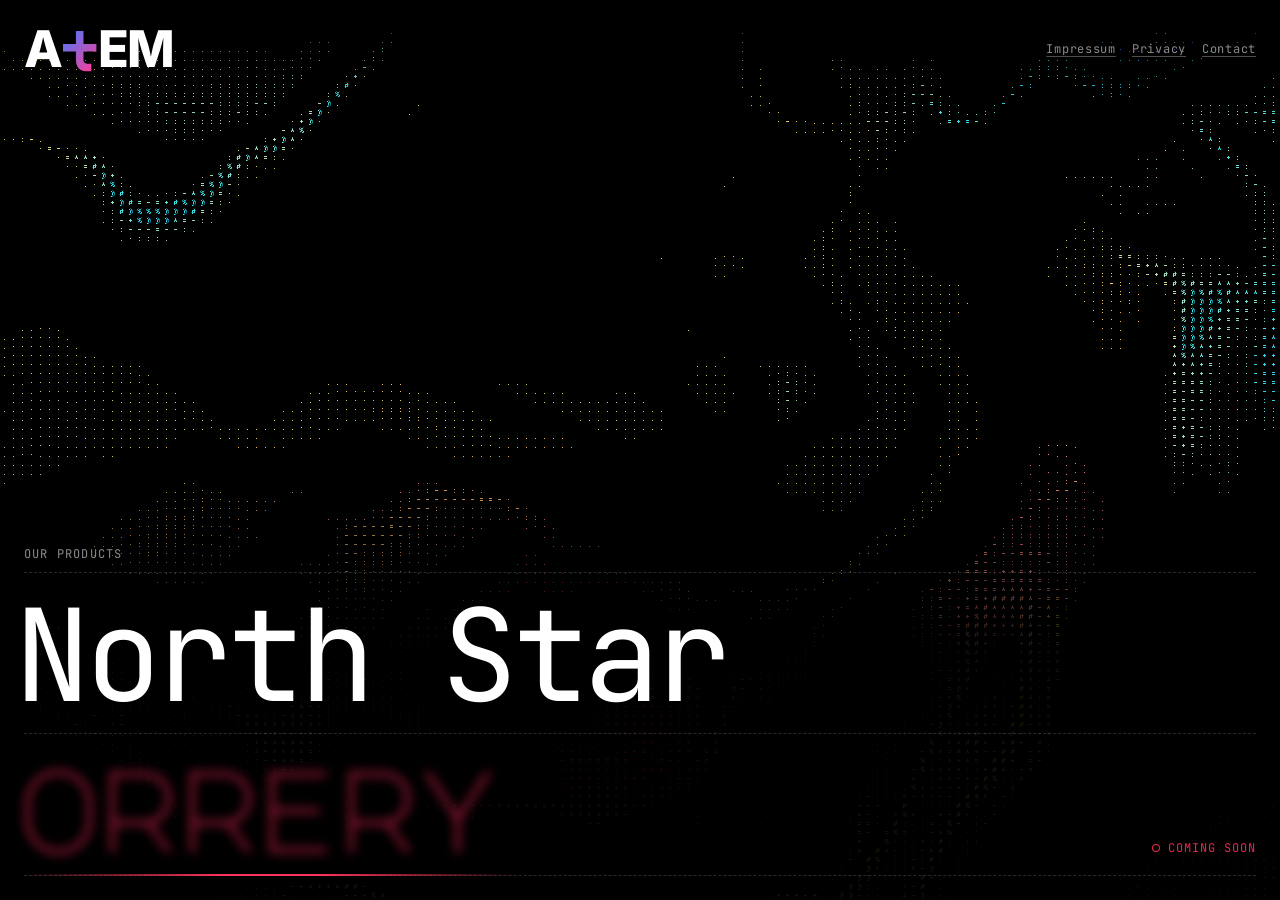
==== index.html @ 71412390 "Contact: topic pills, name and email side by side; legal.css versioned; the phone's 8 px overflow Co" ====
<!DOCTYPE html>
<html lang="en">
<head>
<meta charset="utf-8">
<meta name="viewport" content="width=device-width, initial-scale=1">
<title>ATEM</title>
<meta name="description" content="ATEM: North Star, and Orrery, the context layer for AI.">
<meta name="theme-color" content="#000000">
<link rel="preload" href="/fonts/jetbrains-mono.woff2" as="font" type="font/woff2" crossorigin>
<link rel="preload" href="/fonts/inter.woff2" as="font" type="font/woff2" crossorigin>
<style>
  /* JetBrains Mono and Inter (SIL OFL 1.1, fonts/LICENSE-*.txt), self-hosted, North Star's two faces. */
  @font-face { font-family: 'JetBrains Mono'; src: url('/fonts/jetbrains-mono.woff2') format('woff2'); font-weight: 100 800; font-display: swap; }
  @font-face { font-family: 'Inter'; src: url('/fonts/inter.woff2') format('woff2'); font-weight: 100 900; font-display: swap; }
  /* Major Mono Display (SIL OFL 1.1, fonts/LICENSE-MajorMonoDisplay.txt): Orrery's name. */
  @font-face { font-family: 'Major Mono Display'; src: url('/fonts/major-mono-display.woff2') format('woff2'); font-display: swap; }
  :root {
    --fg: #e6e6e6; --dim: #8a8a8a; --strong: #fff; --line: rgba(255, 255, 255, 0.16);
    --cyan: #2de2e6; --magenta: #ff3d9a; --orrery: #e8264f;
    --mono: 'JetBrains Mono', ui-monospace, Menlo, monospace;
    --sans: 'Inter', system-ui, sans-serif;
    --ease: cubic-bezier(0.16, 1, 0.3, 1);
    --ease-move: cubic-bezier(0.33, 1, 0.68, 1);
  }
  html, body { margin: 0; min-height: 100%; background: #000; color: var(--fg); font-family: var(--sans); -webkit-font-smoothing: antialiased; }
  body { overflow-x: hidden; }
  canvas.field { position: fixed; inset: 0; width: 100%; height: 100%; display: block; }

  /* A lab's index: the products are the page, in rows as big as a title. Pointing at one turns the whole field to its
     colour (North Star cyan, Orrery red) and opens its row. The name, for now, plain mono at the top left. */
  .page { position: relative; z-index: 1; min-height: 100svh; box-sizing: border-box; display: flex; flex-direction: column; padding: 24px; }
  header { display: flex; align-items: center; justify-content: space-between; gap: 24px; }
  /* The name: A+EM. The T is a plus whose foot turns right into a t; its colour runs through the field's own accents
     (cyan → blue → magenta → yellow), in step with the backdrop's order. */
  h1 { margin: 0; font: 800 clamp(40px, 3.95vw, 75px)/1 var(--sans); letter-spacing: -0.04em; color: var(--strong); white-space: nowrap; }
  h1 svg { width: 0.74em; height: 1em; vertical-align: top; margin: 0 -0.02em 0 0.01em; overflow: visible; }
  main { flex: 1; display: flex; flex-direction: column; justify-content: flex-end; }
  /* The rows' contents sit a little in from the page's edge, on the same edge as the name ATEM's ink (measured below);
     their lines and the label run to the page's edge. */
  .rows { position: relative; --inset: 0px; }
  /* The glyphs never run under words: a black shade rising from the foot behind the rows. */
  .rows::before {
    content: ''; position: absolute; inset: -96px -24px -24px; z-index: -1; pointer-events: none;
    background: linear-gradient(to top, rgba(0, 0, 0, 0.92) 55%, rgba(0, 0, 0, 0));
  }
  .label { margin: 0 0 12px; font: 400 12px/1 var(--mono); letter-spacing: 0.1em; text-transform: uppercase; color: var(--dim); }
  .item { border-top: 1px dashed var(--line); --tone: var(--strong); }
  .item:last-child { border-bottom: 1px dashed var(--line); }
  .head {
    display: grid; grid-template-columns: 1fr auto; align-items: baseline; gap: 16px; width: 100%;
    padding: 18px 0 14px var(--inset); background: none; border: 0; color: inherit; text-align: left; cursor: pointer; font: inherit;
  }
  .title {
    display: inline-block; font: 500 clamp(48px, 10vw, 168px)/0.92 var(--sans); letter-spacing: -0.045em; color: var(--strong);
    transition: color 500ms var(--ease-move), transform 600ms var(--ease-move), filter 700ms var(--ease-move), opacity 700ms var(--ease-move);
  }
  .state { font: 400 12px/1 var(--mono); letter-spacing: 0.08em; text-transform: uppercase; color: var(--dim); display: inline-flex; align-items: center; gap: 8px; }
  .lamp { width: 8px; height: 8px; border-radius: 50%; box-shadow: inset 0 0 0 1px currentColor; }
  .item[data-live] .state { color: var(--cyan); }
  .item[data-live] .lamp { background: var(--cyan); box-shadow: 0 0 10px var(--cyan); }
  .item[data-soon] .state { color: var(--orrery); }
  .item.open .title { color: var(--tone); }
  /* Each name is pulled left by its first letter's own side space (measured below), so its ink starts where the text
     under it starts. */
  .title { margin-left: calc(var(--pull, 0) * -1px); }
  /* North Star's name exactly as its own landing sets it (Landing.module.css .title): JetBrains Mono, regular,
     tracking -0.045em, line height 1. */
  .ns .title { font: 400 clamp(48px, 10vw, 168px)/1 var(--mono); letter-spacing: -0.045em; }
  /* A row opens to its details: 600 ms, eased so the move is seen. */
  .more { display: grid; grid-template-rows: 0fr; transition: grid-template-rows 600ms var(--ease-move); }
  .item.open .more { grid-template-rows: 1fr; }
  .more > div { overflow: hidden; }
  .inner { display: flex; align-items: flex-end; justify-content: space-between; gap: 32px; padding: 0 0 24px var(--inset); }
  .inner p { margin: 0; max-width: 420px; font-size: 16px; line-height: 1.5; color: var(--fg); }
  .inner form { display: flex; gap: 8px; width: min(420px, 100%); }
  .formwrap { display: flex; flex-direction: column; gap: 8px; align-items: flex-end; }
  .formwrap .note { text-align: right; white-space: nowrap; }

  /* North Star's page button (Button md): a white pill, the accent wiping in from the left on hover. */
  .button {
    position: relative; display: inline-flex; align-items: center; justify-content: center; flex: none;
    height: 36px; padding: 0 16px; border: 0; border-radius: 999px; background: #fff; color: #000;
    font: 500 14px/1 var(--sans); text-decoration: none; cursor: pointer; isolation: isolate; overflow: hidden;
    transition: color 200ms var(--ease), transform 70ms var(--ease);
  }
  .button::before {
    content: ''; position: absolute; inset: 0; z-index: -1; background: var(--accent, var(--magenta));
    transform: scaleX(0); transform-origin: left; transition: transform 400ms var(--ease);
  }
  .button:hover::before, .button:focus-visible::before { transform: scaleX(1); }
  .button:focus-visible { outline: none; }
  .button:active { transform: scale(0.97); }
  .button:disabled { opacity: 0.5; cursor: default; }
  .button:disabled::before { display: none; }
  /* North Star's field: a round well, a cyan ring from the keyboard. */
  .well {
    flex: 1; min-width: 0; height: 36px; box-sizing: border-box; padding: 0 16px;
    border: 1px solid var(--line); border-radius: 999px; background: rgba(255, 255, 255, 0.05);
    color: var(--strong); font: 400 14px var(--sans); outline: none;
    transition: border-color 200ms var(--ease), box-shadow 200ms var(--ease);
  }
  .well::placeholder { color: var(--dim); }
  .well:focus-visible { border-color: var(--cyan); box-shadow: 0 0 0 1px var(--cyan); }
  .trap { position: absolute; left: -9999px; width: 1px; height: 1px; opacity: 0; }
  .note { min-height: 1.4em; margin: 0; font-size: 12px; color: var(--dim); }
  .note[data-state=ok] { color: var(--cyan); }
  .note[data-state=error] { color: var(--magenta); }
  .note a, .legal a { color: inherit; text-decoration: underline; text-decoration-color: rgba(255, 255, 255, 0.3); text-underline-offset: 3px; }
  .note a:hover, .legal a:hover { color: var(--strong); }
  /* The legal pages, quiet at the top right, across from the name. */
  .legal { display: flex; gap: 16px; font: 400 12px/1 var(--mono); letter-spacing: 0.06em; color: var(--dim); }

  /* Orrery: a thin mono for everything in its section (North Star keeps Inter, in its own only); its name in Major Mono
     Display, red, and out of focus until you come close, then sharp and bright. */
  .g, .g .well, .g .button, .g .note, .g .inner p { font-family: var(--mono); }
  .g .inner p { font-weight: 300; font-size: 15px; letter-spacing: 0.01em; }
  .g .well, .g .button { font-size: 13px; }
  .g .title { font: 400 clamp(44px, 9vw, 150px)/0.95 'Major Mono Display', var(--mono); text-transform: lowercase; color: #b81d40; filter: blur(clamp(3px, 0.4vw, 6px)); opacity: 0.9; }
  .g.open .title { color: #ff3358; filter: blur(0); opacity: 1; }
  /* Still being made: the row's bottom line a thin red light that runs from left to right, again and again, like
     something loading. */
  .item.g { position: relative; }
  .item.g::after {
    content: ''; position: absolute; left: 0; right: 0; bottom: -1px; height: 2px; pointer-events: none;
    background: linear-gradient(90deg, transparent, #ff3358 40%, #ff3358 60%, transparent) no-repeat;
    background-size: 40% 100%; animation: loading 3.2s cubic-bezier(0.45, 0, 0.55, 1) infinite;
  }
  @keyframes loading { from { background-position: -60% 0; } to { background-position: 160% 0; } }

  @media (max-width: 760px) {
    .legal { flex-wrap: wrap; justify-content: flex-end; gap: 6px 14px; line-height: 1.4; }
    .page { padding: 16px; }
    .rows::before { inset: -96px -16px -16px; }
    .inner { flex-direction: column; align-items: flex-start; }
    .formwrap { align-items: flex-start; width: 100%; }
    .formwrap .note { text-align: left; white-space: normal; }
  }
</style>
</head>
<body>
<canvas class="field" aria-hidden="true"></canvas>
<div class="page">
  <header><h1 aria-label="ATEM"><span aria-hidden="true">A<svg viewBox="0 0 74 100"><defs><linearGradient id="plus" gradientUnits="userSpaceOnUse" x1="0" y1="14" x2="74" y2="86"><stop offset="0" stop-color="#2de2e6"/><stop offset="1" stop-color="#ff3d9a"/></linearGradient></defs><path fill="none" stroke="url(#plus)" stroke-width="15" d="M37 14V70Q37 86 53 86H60M4 47H70"/></svg>EM</span></h1><nav class="legal" aria-label="Legal"><a href="/impressum.html">Impressum</a><a href="/privacy.html">Privacy</a><a href="/contact.html">Contact</a></nav></header>
  <main>
    <div class="rows">
      <p class="label">Our products</p>
      <section class="item ns" data-live data-tint="#2de2e6" style="--tone:var(--cyan)">
        <button class="head" type="button" aria-expanded="false">
          <span class="title">North Star</span>
        </button>
        <div class="more"><div><div class="inner">
          <p>Work out a startup idea, together: customers, problems, rivals and features on one canvas you share.</p>
          <a class="button" href="/north-star/" style="--accent:var(--cyan)">see North Star →</a>
        </div></div></div>
      </section>
      <section class="item g" data-soon data-tint="#e8264f" style="--tone:var(--orrery)">
        <button class="head" type="button" aria-expanded="false">
          <span class="title">Orrery</span><span class="state"><span class="lamp"></span>coming soon</span>
        </button>
        <div class="more"><div><div class="inner">
          <p>The context layer for AI.</p>
          <div class="formwrap">
            <form data-waitlist novalidate>
              <input class="well" type="email" name="email" placeholder="you@example.com" autocomplete="email" aria-label="Your email">
              <input class="trap" type="text" name="website" tabindex="-1" autocomplete="off" aria-hidden="true">
              <button class="button" type="submit" style="--accent:var(--orrery)">join the waitlist</button>
            </form>
            <p class="note" data-note role="status">Only to tell you when Orrery is ready. We send a link to confirm. <a href="/privacy.html">Privacy</a></p>
          </div>
        </div></div></div>
      </section>
    </div>
  </main>
</div>
<script src="/backdrop.js"></script>
<script>
  const field = atemBackdrop(document.querySelector('canvas.field'));

  // Every first letter has its own side space. Draw the first letters on a canvas and find where their ink really starts:
  // each row's text then starts its ink on ATEM's ink edge, and its name is pulled left to the same edge.
  const inkLeft = (font, ch) => {
    const c = document.createElement('canvas'); c.width = 400; c.height = 300;
    const x = c.getContext('2d', { willReadFrequently: true });
    x.font = font; x.textBaseline = 'middle'; x.fillText(ch, 100, 150);
    const d = x.getImageData(0, 0, 400, 300).data;
    for (let col = 0; col < 400; col++) for (let row = 0; row < 300; row++) if (d[(row * 400 + col) * 4 + 3] > 40) return col - 100;
    return 0;
  };
  const fontOf = (el) => { const cs = getComputedStyle(el); return `${cs.fontStyle} ${cs.fontWeight} ${cs.fontSize} ${cs.fontFamily}`; };
  const align = () => {
    const h1 = document.querySelector('h1');
    const edge = h1.getBoundingClientRect().left + inkLeft(fontOf(h1), h1.textContent[0]);
    const rowsLeft = document.querySelector('.rows').getBoundingClientRect().left;
    for (const t of document.querySelectorAll('.title')) {
      const item = t.closest('.item'), p = item.querySelector('.inner p');
      const first = getComputedStyle(t).textTransform === 'lowercase' ? t.textContent[0].toLowerCase() : t.textContent[0];
      const pInk = inkLeft(fontOf(p), p.textContent.trim()[0]);
      item.style.setProperty('--inset', `${Math.max(0, edge - rowsLeft - pInk).toFixed(1)}px`);
      t.style.setProperty('--pull', (inkLeft(fontOf(t), first) - pInk).toFixed(1));
    }
  };
  document.fonts.ready.then(align);

  // The plus's colour: two stops a little apart on the accents' ribbon, moving slowly (still under reduced motion).
  (() => {
    const RIB = ['#2de2e6', '#3d7bff', '#ff3d9a', '#ff3d9a', '#ffd23f', '#2de2e6'].map((h) => [1, 3, 5].map((i) => parseInt(h.slice(i, i + 2), 16)));
    const at = (x) => {
      x = (x - Math.floor(x)) * 5;
      const k = Math.min(4, Math.floor(x)), f = x - k, a = RIB[k], b = RIB[k + 1];
      return `rgb(${a.map((v, i) => Math.round(v + (b[i] - v) * f)).join(',')})`;
    };
    const stops = document.querySelectorAll('#plus stop');
    if (matchMedia('(prefers-reduced-motion: reduce)').matches) return;
    const t0 = performance.now();
    const tick = () => {
      const t = (performance.now() - t0) / 1000;
      stops[0].setAttribute('stop-color', at(t * 0.05));
      stops[1].setAttribute('stop-color', at(t * 0.05 + 0.3));
      requestAnimationFrame(tick);
    };
    requestAnimationFrame(tick);
  })();
  addEventListener('resize', align);

  // One row open at a time: pointing opens it, a press keeps it open (touch has no pointing), leaving goes back to the
  // kept one.
  const items = [...document.querySelectorAll('.item')];
  let kept = null;
  const show = (item) => {
    for (const it of items) {
      const on = it === item;
      it.classList.toggle('open', on);
      it.querySelector('.head').setAttribute('aria-expanded', on);
    }
    field.setTint(item ? item.dataset.tint : null, item ? 0.82 : 0);
  };
  for (const it of items) {
    it.addEventListener('pointerenter', (e) => { if (e.pointerType === 'mouse') show(it); });
    it.addEventListener('pointerleave', (e) => { if (e.pointerType === 'mouse' && !it.contains(document.activeElement)) show(kept); });
    it.querySelector('.head').addEventListener('click', () => { kept = kept === it ? null : it; show(kept); });
    it.addEventListener('focusin', () => show(it));
  }

  // The waitlist (D-429 in North Star's memory bank): the email goes to the joinWaitlist function, which keeps it in
  // Firestore. Local tries can point it elsewhere: 127.0.0.1/?endpoint=<url>.
  (() => {
    const local = location.hostname === '127.0.0.1' && new URLSearchParams(location.search).get('endpoint');
    const ENDPOINT = local || 'https://europe-west1-north-star-db.cloudfunctions.net/joinWaitlist';
    const form = document.querySelector('[data-waitlist]');
    const note = document.querySelector('[data-note]');
    const button = form.querySelector('button');
    const first = note.innerHTML;
    const say = (text, state) => { note.textContent = text; note.dataset.state = state || ''; };
    form.addEventListener('submit', async (e) => {
      e.preventDefault();
      const email = form.email.value.trim();
      if (!/^[^\s@]+@[^\s@]+\.[^\s@]{2,}$/.test(email)) return say("That doesn't look like an email.", 'error');
      button.disabled = true;
      say('Sending…');
      try {
        const res = await fetch(ENDPOINT, {
          method: 'POST',
          headers: { 'Content-Type': 'application/json' },
          body: JSON.stringify({ email, product: 'orrery', website: form.website.value }),
        });
        const data = await res.json().catch(() => ({}));
        if (!res.ok) throw new Error(data.error || 'Something went wrong. Try again.');
        form.reset();
        say("Check your inbox and confirm: we sent you a link.", 'ok');
      } catch (err) {
        say(err.message === 'Failed to fetch' ? "Couldn't reach us. Try again." : err.message, 'error');
      } finally {
        button.disabled = false;
      }
    });
    form.email.addEventListener('input', () => { if (note.dataset.state === 'error') { note.innerHTML = first; note.dataset.state = ''; } });
  })();
</script>
</body>
</html>
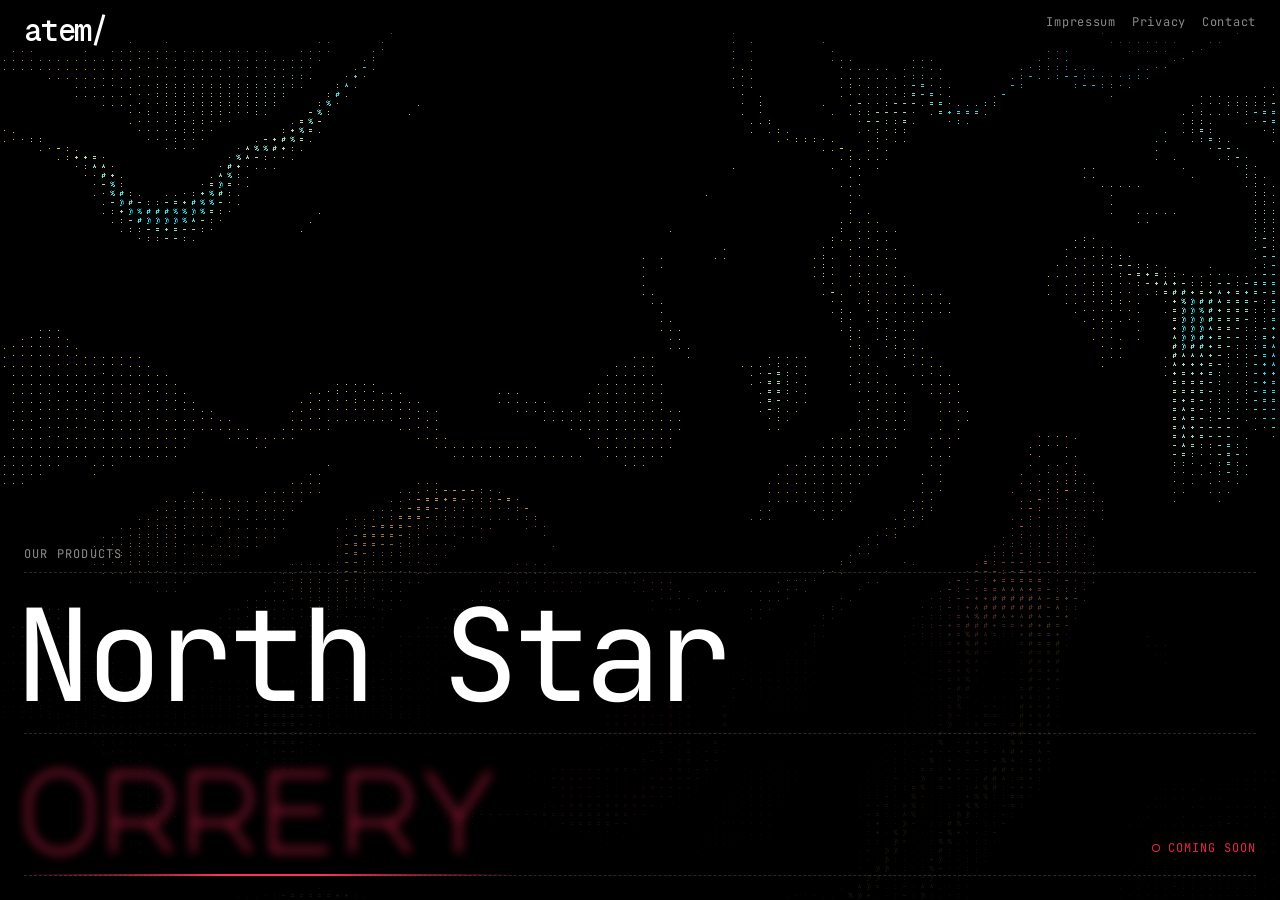
==== commit 857485dd: "The name: atem and a slash, the open product after it in its own face; links at the top; a favicon C" ====
--- a/index.html
+++ b/index.html
@@ -6,6 +6,8 @@
 <title>ATEM</title>
 <meta name="description" content="ATEM: North Star, and Orrery, the context layer for AI.">
 <meta name="theme-color" content="#000000">
+<link rel="icon" href="/favicon.svg" type="image/svg+xml">
+<link rel="preload" href="/fonts/geist-mono.woff2" as="font" type="font/woff2" crossorigin>
 <link rel="preload" href="/fonts/jetbrains-mono.woff2" as="font" type="font/woff2" crossorigin>
 <link rel="preload" href="/fonts/inter.woff2" as="font" type="font/woff2" crossorigin>
 <style>
@@ -14,6 +16,8 @@
   @font-face { font-family: 'Inter'; src: url('/fonts/inter.woff2') format('woff2'); font-weight: 100 900; font-display: swap; }
   /* Major Mono Display (SIL OFL 1.1, fonts/LICENSE-MajorMonoDisplay.txt): Orrery's name. */
   @font-face { font-family: 'Major Mono Display'; src: url('/fonts/major-mono-display.woff2') format('woff2'); font-display: swap; }
+  /* Geist Mono (SIL OFL 1.1, fonts/LICENSE-GeistMono.txt): the name. */
+  @font-face { font-family: 'Geist Mono'; src: url('/fonts/geist-mono.woff2') format('woff2'); font-weight: 500; font-display: swap; }
   :root {
     --fg: #e6e6e6; --dim: #8a8a8a; --strong: #fff; --line: rgba(255, 255, 255, 0.16);
     --cyan: #2de2e6; --magenta: #ff3d9a; --orrery: #e8264f;
@@ -27,13 +31,21 @@
   canvas.field { position: fixed; inset: 0; width: 100%; height: 100%; display: block; }
 
   /* A lab's index: the products are the page, in rows as big as a title. Pointing at one turns the whole field to its
-     colour (North Star cyan, Orrery red) and opens its row. The name, for now, plain mono at the top left. */
-  .page { position: relative; z-index: 1; min-height: 100svh; box-sizing: border-box; display: flex; flex-direction: column; padding: 24px; }
-  header { display: flex; align-items: center; justify-content: space-between; gap: 24px; }
-  /* The name: A+EM. The T is a plus whose foot turns right into a t; its colour runs through the field's own accents
-     (cyan → blue → magenta → yellow), in step with the backdrop's order. */
-  h1 { margin: 0; font: 800 clamp(40px, 3.95vw, 75px)/1 var(--sans); letter-spacing: -0.04em; color: var(--strong); white-space: nowrap; }
-  h1 svg { width: 0.74em; height: 1em; vertical-align: top; margin: 0 -0.02em 0 0.01em; overflow: visible; }
+     colour (North Star cyan, Orrery red) and opens its row. */
+  .page { position: relative; z-index: 1; min-height: 100svh; box-sizing: border-box; display: flex; flex-direction: column; padding: 16px 24px 24px; }
+  header { display: flex; align-items: flex-start; justify-content: space-between; gap: 24px; }
+  /* The name: atem and a slash. An open row writes its product after it, in that product's own face and colour; the
+     slash takes the colour and atem steps back. */
+  h1 { flex: none; margin: 0; display: flex; align-items: baseline; font: 500 clamp(24px, 2.37vw, 45px)/1 'Geist Mono', var(--mono); letter-spacing: -0.04em; color: var(--strong); white-space: nowrap; }
+  .lab { transition: color 120ms; }
+  .slash { position: relative; width: 0.56em; height: 0; }
+  .slash::before { content: ''; position: absolute; left: calc(50% - 0.05em); top: -0.893em; width: 0.1em; height: 1.045em; background: var(--tone, var(--strong)); transform: rotate(16deg); transition: background-color 120ms; }
+  h1[data-of] .lab { color: var(--dim); }
+  h1[data-of=ns] { --tone: var(--cyan); }
+  h1[data-of=g] { --tone: #ff3358; }
+  .of { white-space: pre; color: var(--tone); }
+  h1[data-of=ns] .of { font: 400 1em/1 var(--mono); letter-spacing: -0.045em; }
+  h1[data-of=g] .of { font: 400 0.9em/1 'Major Mono Display', var(--mono); letter-spacing: 0; text-transform: lowercase; }
   main { flex: 1; display: flex; flex-direction: column; justify-content: flex-end; }
   /* The rows' contents sit a little in from the page's edge, on the same edge as the name ATEM's ink (measured below);
      their lines and the label run to the page's edge. */
@@ -74,7 +86,7 @@
   .inner p { margin: 0; max-width: 420px; font-size: 16px; line-height: 1.5; color: var(--fg); }
   .inner form { display: flex; gap: 8px; width: min(420px, 100%); }
   .formwrap { display: flex; flex-direction: column; gap: 8px; align-items: flex-end; }
-  .formwrap .note { text-align: right; white-space: nowrap; }
+  .formwrap .note { max-width: 420px; text-align: right; text-wrap: balance; }
 
   /* North Star's page button (Button md): a white pill, the accent wiping in from the left on hover. */
   .button {
@@ -105,7 +117,8 @@
   .note { min-height: 1.4em; margin: 0; font-size: 12px; color: var(--dim); }
   .note[data-state=ok] { color: var(--cyan); }
   .note[data-state=error] { color: var(--magenta); }
-  .note a, .legal a { color: inherit; text-decoration: underline; text-decoration-color: rgba(255, 255, 255, 0.3); text-underline-offset: 3px; }
+  .legal a { color: inherit; text-decoration: none; }
+  .note a { color: inherit; text-decoration: underline; text-decoration-color: rgba(255, 255, 255, 0.3); text-underline-offset: 3px; }
   .note a:hover, .legal a:hover { color: var(--strong); }
   /* The legal pages, quiet at the top right, across from the name. */
   .legal { display: flex; gap: 16px; font: 400 12px/1 var(--mono); letter-spacing: 0.06em; color: var(--dim); }
@@ -128,7 +141,9 @@
   @keyframes loading { from { background-position: -60% 0; } to { background-position: 160% 0; } }
 
   @media (max-width: 760px) {
-    .legal { flex-wrap: wrap; justify-content: flex-end; gap: 6px 14px; line-height: 1.4; }
+    header { gap: 8px; }
+    /* One under the other: the name grows with a product's, and the links must not move for it. */
+    .legal { flex-direction: column; align-items: flex-end; gap: 6px; line-height: 1.4; }
     .page { padding: 16px; }
     .rows::before { inset: -96px -16px -16px; }
     .inner { flex-direction: column; align-items: flex-start; }
@@ -140,7 +155,7 @@
 <body>
 <canvas class="field" aria-hidden="true"></canvas>
 <div class="page">
-  <header><h1 aria-label="ATEM"><span aria-hidden="true">A<svg viewBox="0 0 74 100"><defs><linearGradient id="plus" gradientUnits="userSpaceOnUse" x1="0" y1="14" x2="74" y2="86"><stop offset="0" stop-color="#2de2e6"/><stop offset="1" stop-color="#ff3d9a"/></linearGradient></defs><path fill="none" stroke="url(#plus)" stroke-width="15" d="M37 14V70Q37 86 53 86H60M4 47H70"/></svg>EM</span></h1><nav class="legal" aria-label="Legal"><a href="/impressum.html">Impressum</a><a href="/privacy.html">Privacy</a><a href="/contact.html">Contact</a></nav></header>
+  <header><h1 aria-label="ATEM"><span class="lab" aria-hidden="true">atem</span><span class="slash" aria-hidden="true"></span><span class="of" aria-hidden="true"></span></h1><nav class="legal" aria-label="Legal"><a href="/impressum.html">Impressum</a><a href="/privacy.html">Privacy</a><a href="/contact.html">Contact</a></nav></header>
   <main>
     <div class="rows">
       <p class="label">Our products</p>
@@ -201,26 +216,27 @@
   };
   document.fonts.ready.then(align);
 
-  // The plus's colour: two stops a little apart on the accents' ribbon, moving slowly (still under reduced motion).
-  (() => {
-    const RIB = ['#2de2e6', '#3d7bff', '#ff3d9a', '#ff3d9a', '#ffd23f', '#2de2e6'].map((h) => [1, 3, 5].map((i) => parseInt(h.slice(i, i + 2), 16)));
-    const at = (x) => {
-      x = (x - Math.floor(x)) * 5;
-      const k = Math.min(4, Math.floor(x)), f = x - k, a = RIB[k], b = RIB[k + 1];
-      return `rgb(${a.map((v, i) => Math.round(v + (b[i] - v) * f)).join(',')})`;
+  addEventListener('resize', align);
+
+  // The name after the slash: whole within 120 ms, whatever its length; gone at once.
+  const name = (() => {
+    const h1 = document.querySelector('h1'), of = h1.querySelector('.of');
+    let now = null, run = 0;
+    return (item) => {
+      if (item === now) return;
+      now = item;
+      cancelAnimationFrame(run);
+      of.textContent = '';
+      if (!item) return h1.removeAttribute('data-of');
+      h1.dataset.of = item.classList.contains('ns') ? 'ns' : 'g';
+      const text = item.querySelector('.title').textContent, from = performance.now();
+      const step = (t) => {
+        of.textContent = text.slice(0, Math.max(1, Math.ceil(((t - from) / 120) * text.length)));
+        if (of.textContent.length < text.length) run = requestAnimationFrame(step);
+      };
+      run = requestAnimationFrame(step);
     };
-    const stops = document.querySelectorAll('#plus stop');
-    if (matchMedia('(prefers-reduced-motion: reduce)').matches) return;
-    const t0 = performance.now();
-    const tick = () => {
-      const t = (performance.now() - t0) / 1000;
-      stops[0].setAttribute('stop-color', at(t * 0.05));
-      stops[1].setAttribute('stop-color', at(t * 0.05 + 0.3));
-      requestAnimationFrame(tick);
-    };
-    requestAnimationFrame(tick);
   })();
-  addEventListener('resize', align);
 
   // One row open at a time: pointing opens it, a press keeps it open (touch has no pointing), leaving goes back to the
   // kept one.
@@ -232,6 +248,7 @@
       it.classList.toggle('open', on);
       it.querySelector('.head').setAttribute('aria-expanded', on);
     }
+    name(item);
     field.setTint(item ? item.dataset.tint : null, item ? 0.82 : 0);
   };
   for (const it of items) {
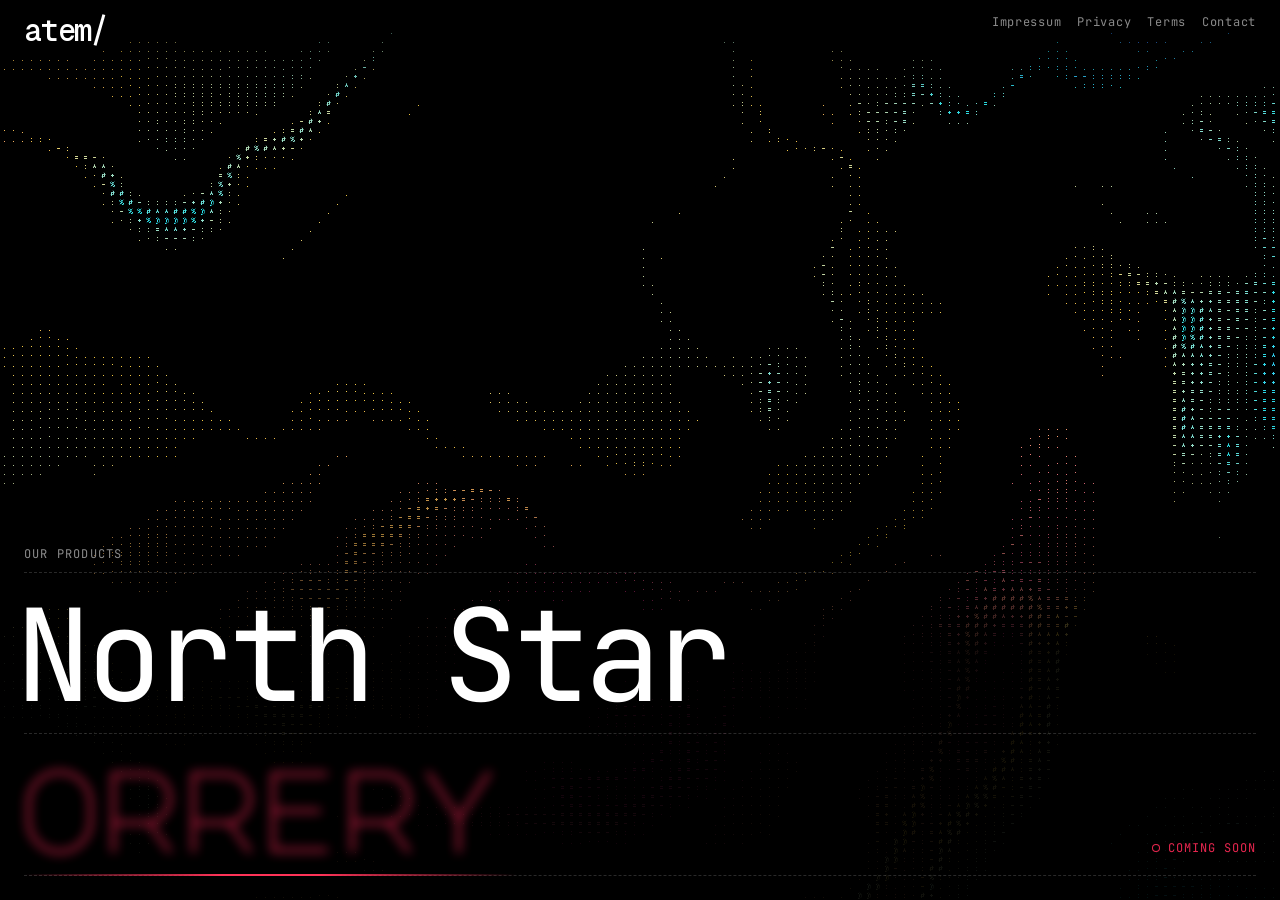
==== commit 7ee9f81c: "Links without .html; Terms at the top; the legal pages in the contact page's layout, with a way back" ====
--- a/index.html
+++ b/index.html
@@ -155,8 +155,8 @@
 <body>
 <canvas class="field" aria-hidden="true"></canvas>
 <div class="page">
-  <header><h1 aria-label="ATEM"><span class="lab" aria-hidden="true">atem</span><span class="slash" aria-hidden="true"></span><span class="of" aria-hidden="true"></span></h1><nav class="legal" aria-label="Legal"><a href="/impressum.html">Impressum</a><a href="/privacy.html">Privacy</a><a href="/contact.html">Contact</a></nav></header>
-  <main>
+  <header><h1 aria-label="ATEM"><span class="lab" aria-hidden="true">atem</span><span class="slash" aria-hidden="true"></span><span class="of" aria-hidden="true"></span></h1><nav class="legal" aria-label="Legal"><a href="/impressum">Impressum</a><a href="/privacy">Privacy</a><a href="/terms">Terms</a><a href="/contact">Contact</a></nav></header>
+<main>
     <div class="rows">
       <p class="label">Our products</p>
       <section class="item ns" data-live data-tint="#2de2e6" style="--tone:var(--cyan)">
@@ -180,7 +180,7 @@
               <input class="trap" type="text" name="website" tabindex="-1" autocomplete="off" aria-hidden="true">
               <button class="button" type="submit" style="--accent:var(--orrery)">join the waitlist</button>
             </form>
-            <p class="note" data-note role="status">Only to tell you when Orrery is ready. We send a link to confirm. <a href="/privacy.html">Privacy</a></p>
+            <p class="note" data-note role="status">Only to tell you when Orrery is ready. We send a link to confirm. <a href="/privacy">Privacy</a></p>
           </div>
         </div></div></div>
       </section>
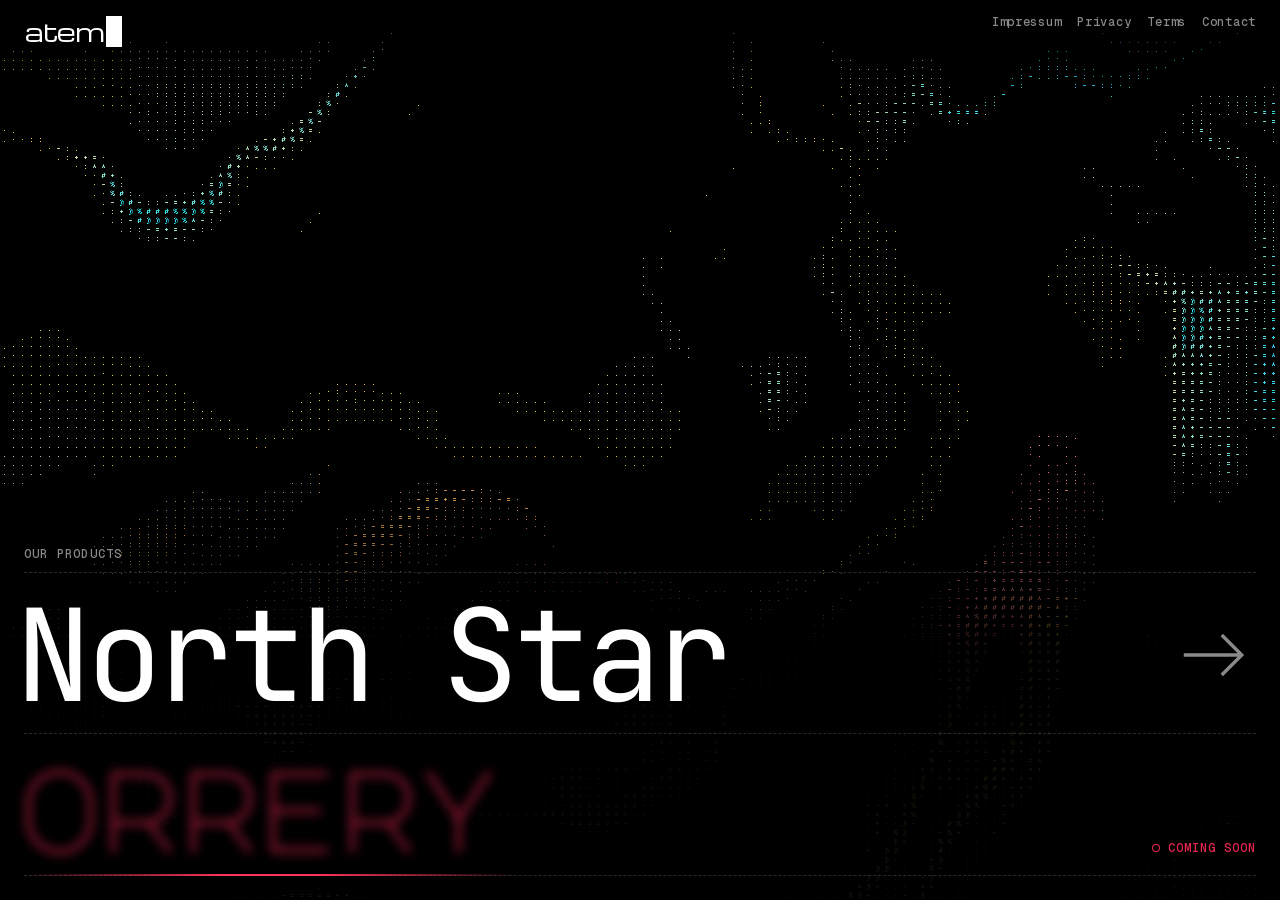
==== commit 0598ec9a: "The name: atem in Michroma with a terminal cursor, typed; North Star's row a link with an arrow; clo" ====
--- a/index.html
+++ b/index.html
@@ -6,7 +6,8 @@
 <title>ATEM</title>
 <meta name="description" content="ATEM: North Star, and Orrery, the context layer for AI.">
 <meta name="theme-color" content="#000000">
-<link rel="icon" href="/favicon.svg" type="image/svg+xml">
+<link rel="icon" href="/favicon.svg?v=2" type="image/svg+xml">
+<link rel="preload" href="/fonts/michroma.woff2" as="font" type="font/woff2" crossorigin>
 <link rel="preload" href="/fonts/geist-mono.woff2" as="font" type="font/woff2" crossorigin>
 <link rel="preload" href="/fonts/jetbrains-mono.woff2" as="font" type="font/woff2" crossorigin>
 <link rel="preload" href="/fonts/inter.woff2" as="font" type="font/woff2" crossorigin>
@@ -16,7 +17,9 @@
   @font-face { font-family: 'Inter'; src: url('/fonts/inter.woff2') format('woff2'); font-weight: 100 900; font-display: swap; }
   /* Major Mono Display (SIL OFL 1.1, fonts/LICENSE-MajorMonoDisplay.txt): Orrery's name. */
   @font-face { font-family: 'Major Mono Display'; src: url('/fonts/major-mono-display.woff2') format('woff2'); font-display: swap; }
-  /* Geist Mono (SIL OFL 1.1, fonts/LICENSE-GeistMono.txt): the name. */
+  /* Michroma (SIL OFL 1.1, fonts/LICENSE-Michroma.txt): the name. */
+  @font-face { font-family: 'Michroma'; src: url('/fonts/michroma.woff2') format('woff2'); font-display: swap; }
+  /* Geist Mono (SIL OFL 1.1, fonts/LICENSE-GeistMono.txt): the small labels around it. */
   @font-face { font-family: 'Geist Mono'; src: url('/fonts/geist-mono.woff2') format('woff2'); font-weight: 500; font-display: swap; }
   :root {
     --fg: #e6e6e6; --dim: #8a8a8a; --strong: #fff; --line: rgba(255, 255, 255, 0.16);
@@ -34,18 +37,26 @@
      colour (North Star cyan, Orrery red) and opens its row. */
   .page { position: relative; z-index: 1; min-height: 100svh; box-sizing: border-box; display: flex; flex-direction: column; padding: 16px 24px 24px; }
   header { display: flex; align-items: flex-start; justify-content: space-between; gap: 24px; }
-  /* The name: atem and a slash. An open row writes its product after it, in that product's own face and colour; the
-     slash takes the colour and atem steps back. */
-  h1 { flex: none; margin: 0; display: flex; align-items: baseline; font: 500 clamp(24px, 2.37vw, 45px)/1 'Geist Mono', var(--mono); letter-spacing: -0.04em; color: var(--strong); white-space: nowrap; }
-  .lab { transition: color 120ms; }
+  /* The name is a prompt: atem and a block cursor. An open row types a slash and its product, in that product's own
+     face and colour; atem steps back. */
+  h1 { flex: none; margin: 0; display: flex; align-items: baseline; font: 500 clamp(24px, 2.37vw, 45px)/1 var(--mono); color: var(--strong); white-space: nowrap; }
+  /* Keeps the line's height and baseline while nothing is typed yet. */
+  .lab::before { content: ''; display: inline-block; }
+  .caret { position: relative; width: 0.6em; height: 0; margin-left: 0.06em; }
+  .caret::before { content: ''; position: absolute; left: 0; top: -0.86em; width: 0.54em; height: 1.04em; background: var(--tone, var(--strong)); animation: blink 1.1s infinite; }
+  h1[data-typing] .caret::before { animation: none; }
+  @keyframes blink { 0%, 54.9% { opacity: 1; } 55%, 100% { opacity: 0; } }
+  .lab { font: 400 0.82em/1.22 'Michroma', var(--sans); letter-spacing: -0.04em; transition: color 120ms; }
   .slash { position: relative; width: 0.56em; height: 0; }
   .slash::before { content: ''; position: absolute; left: calc(50% - 0.05em); top: -0.893em; width: 0.1em; height: 1.045em; background: var(--tone, var(--strong)); transform: rotate(16deg); transition: background-color 120ms; }
+  h1:not([data-of]) .slash { display: none; }
   h1[data-of] .lab { color: var(--dim); }
   h1[data-of=ns] { --tone: var(--cyan); }
   h1[data-of=g] { --tone: #ff3358; }
+  /* No line of their own (line height 0): the products' faces sit on atem's baseline and never move it. */
   .of { white-space: pre; color: var(--tone); }
-  h1[data-of=ns] .of { font: 400 1em/1 var(--mono); letter-spacing: -0.045em; }
-  h1[data-of=g] .of { font: 400 0.9em/1 'Major Mono Display', var(--mono); letter-spacing: 0; text-transform: lowercase; }
+  h1[data-of=ns] .of { font: 400 1em/0 var(--mono); letter-spacing: -0.045em; }
+  h1[data-of=g] .of { font: 400 0.9em/0 'Major Mono Display', var(--mono); letter-spacing: 0; text-transform: lowercase; }
   main { flex: 1; display: flex; flex-direction: column; justify-content: flex-end; }
   /* The rows' contents sit a little in from the page's edge, on the same edge as the name ATEM's ink (measured below);
      their lines and the label run to the page's edge. */
@@ -55,7 +66,7 @@
     content: ''; position: absolute; inset: -96px -24px -24px; z-index: -1; pointer-events: none;
     background: linear-gradient(to top, rgba(0, 0, 0, 0.92) 55%, rgba(0, 0, 0, 0));
   }
-  .label { margin: 0 0 12px; font: 400 12px/1 var(--mono); letter-spacing: 0.1em; text-transform: uppercase; color: var(--dim); }
+  .label { margin: 0 0 12px; font: 500 12px/1 'Geist Mono', var(--mono); letter-spacing: 0.1em; text-transform: uppercase; color: var(--dim); }
   .item { border-top: 1px dashed var(--line); --tone: var(--strong); }
   .item:last-child { border-bottom: 1px dashed var(--line); }
   .head {
@@ -66,12 +77,18 @@
     display: inline-block; font: 500 clamp(48px, 10vw, 168px)/0.92 var(--sans); letter-spacing: -0.045em; color: var(--strong);
     transition: color 500ms var(--ease-move), transform 600ms var(--ease-move), filter 700ms var(--ease-move), opacity 700ms var(--ease-move);
   }
-  .state { font: 400 12px/1 var(--mono); letter-spacing: 0.08em; text-transform: uppercase; color: var(--dim); display: inline-flex; align-items: center; gap: 8px; }
+  .state { font: 500 12px/1 'Geist Mono', var(--mono); letter-spacing: 0.08em; text-transform: uppercase; color: var(--dim); display: inline-flex; align-items: center; gap: 8px; }
   .lamp { width: 8px; height: 8px; border-radius: 50%; box-shadow: inset 0 0 0 1px currentColor; }
   .item[data-live] .state { color: var(--cyan); }
   .item[data-live] .lamp { background: var(--cyan); box-shadow: 0 0 10px var(--cyan); }
   .item[data-soon] .state { color: var(--orrery); }
   .item.open .title { color: var(--tone); }
+  /* A row that is a link: all of it, details too, and an arrow at its end. */
+  .item.ns { position: relative; }
+  a.head { text-decoration: none; box-sizing: border-box; outline: none; }
+  a.head::after { content: ''; position: absolute; inset: 0; }
+  .go { align-self: center; width: clamp(28px, 5vw, 84px); height: auto; fill: none; stroke: var(--dim); stroke-width: 1.7; transform: translateX(-16%); transition: transform 600ms var(--ease-move), stroke 500ms var(--ease-move); }
+  .item.open .go { stroke: var(--tone); transform: none; }
   /* Each name is pulled left by its first letter's own side space (measured below), so its ink starts where the text
      under it starts. */
   .title { margin-left: calc(var(--pull, 0) * -1px); }
@@ -121,7 +138,7 @@
   .note a { color: inherit; text-decoration: underline; text-decoration-color: rgba(255, 255, 255, 0.3); text-underline-offset: 3px; }
   .note a:hover, .legal a:hover { color: var(--strong); }
   /* The legal pages, quiet at the top right, across from the name. */
-  .legal { display: flex; gap: 16px; font: 400 12px/1 var(--mono); letter-spacing: 0.06em; color: var(--dim); }
+  .legal { display: flex; gap: 16px; font: 500 12px/1 'Geist Mono', var(--mono); letter-spacing: 0.06em; color: var(--dim); }
 
   /* Orrery: a thin mono for everything in its section (North Star keeps Inter, in its own only); its name in Major Mono
      Display, red, and out of focus until you come close, then sharp and bright. */
@@ -140,6 +157,9 @@
   }
   @keyframes loading { from { background-position: -60% 0; } to { background-position: 160% 0; } }
 
+  /* Nothing to point with: a tap goes straight to the product, so its line is there already. */
+  @media (hover: none) { .ns .more { grid-template-rows: 1fr; } }
+  @media (max-width: 360px) { h1 { font-size: 20px; } }
   @media (max-width: 760px) {
     header { gap: 8px; }
     /* One under the other: the name grows with a product's, and the links must not move for it. */
@@ -155,17 +175,16 @@
 <body>
 <canvas class="field" aria-hidden="true"></canvas>
 <div class="page">
-  <header><h1 aria-label="ATEM"><span class="lab" aria-hidden="true">atem</span><span class="slash" aria-hidden="true"></span><span class="of" aria-hidden="true"></span></h1><nav class="legal" aria-label="Legal"><a href="/impressum">Impressum</a><a href="/privacy">Privacy</a><a href="/terms">Terms</a><a href="/contact">Contact</a></nav></header>
+  <header><h1 aria-label="ATEM"><span class="lab" aria-hidden="true">atem</span><span class="slash" aria-hidden="true"></span><span class="of" aria-hidden="true"></span><span class="caret" aria-hidden="true"></span></h1><script>document.querySelector('.lab').textContent = ''</script><nav class="legal" aria-label="Legal"><a href="/impressum">Impressum</a><a href="/privacy">Privacy</a><a href="/terms">Terms</a><a href="/contact">Contact</a></nav></header>
 <main>
     <div class="rows">
       <p class="label">Our products</p>
       <section class="item ns" data-live data-tint="#2de2e6" style="--tone:var(--cyan)">
-        <button class="head" type="button" aria-expanded="false">
-          <span class="title">North Star</span>
-        </button>
+        <a class="head" href="/north-star/">
+          <span class="title">North Star</span><svg class="go" viewBox="0 0 32 24" aria-hidden="true"><path d="M1 12h29M20 2l10 10-10 10"/></svg>
+        </a>
         <div class="more"><div><div class="inner">
           <p>Work out a startup idea, together: customers, problems, rivals and features on one canvas you share.</p>
-          <a class="button" href="/north-star/" style="--accent:var(--cyan)">see North Star →</a>
         </div></div></div>
       </section>
       <section class="item g" data-soon data-tint="#e8264f" style="--tone:var(--orrery)">
@@ -204,7 +223,7 @@
   const fontOf = (el) => { const cs = getComputedStyle(el); return `${cs.fontStyle} ${cs.fontWeight} ${cs.fontSize} ${cs.fontFamily}`; };
   const align = () => {
     const h1 = document.querySelector('h1');
-    const edge = h1.getBoundingClientRect().left + inkLeft(fontOf(h1), h1.textContent[0]);
+    const edge = h1.getBoundingClientRect().left + inkLeft(fontOf(h1.querySelector('.lab')), 'a');
     const rowsLeft = document.querySelector('.rows').getBoundingClientRect().left;
     for (const t of document.querySelectorAll('.title')) {
       const item = t.closest('.item'), p = item.querySelector('.inner p');
@@ -214,27 +233,53 @@
       t.style.setProperty('--pull', (inkLeft(fontOf(t), first) - pInk).toFixed(1));
     }
   };
-  document.fonts.ready.then(align);
+  // The name is typed later, so its face isn't asked for yet: ask.
+  Promise.all([document.fonts.load(fontOf(document.querySelector('.lab')), 'a'), document.fonts.ready]).then(align);
 
   addEventListener('resize', align);
 
-  // The name after the slash: whole within 120 ms, whatever its length; gone at once.
+  // The name, typed: atem as the page opens, then a slash and the open row's product; letter by letter erased again.
+  // `lab` and `n` are how much is on screen of atem and of "/product"; every step goes one letter towards what is wanted.
   const name = (() => {
-    const h1 = document.querySelector('h1'), of = h1.querySelector('.of');
-    let now = null, run = 0;
-    return (item) => {
-      if (item === now) return;
-      now = item;
-      cancelAnimationFrame(run);
-      of.textContent = '';
-      if (!item) return h1.removeAttribute('data-of');
-      h1.dataset.of = item.classList.contains('ns') ? 'ns' : 'g';
-      const text = item.querySelector('.title').textContent, from = performance.now();
-      const step = (t) => {
-        of.textContent = text.slice(0, Math.max(1, Math.ceil(((t - from) / 120) * text.length)));
-        if (of.textContent.length < text.length) run = requestAnimationFrame(step);
-      };
-      run = requestAnimationFrame(step);
+    const h1 = document.querySelector('h1'), labEl = h1.querySelector('.lab'), of = h1.querySelector('.of');
+    const LAB = 'atem', START = 450, TYPE_LAB = 130, TYPE = 48, ERASE = 22, REST = 350;
+    let lab = 0, n = 0, shown = null, wanted = null, timer = 0;
+    const text = (item) => (item ? '/' + item.querySelector('.title').textContent : '');
+    const draw = () => {
+      labEl.textContent = LAB.slice(0, lab);
+      if (n) h1.dataset.of = shown.classList.contains('ns') ? 'ns' : 'g'; else h1.removeAttribute('data-of');
+      of.textContent = text(shown).slice(1, Math.max(1, n));
+    };
+    const step = () => {
+      timer = 0;
+      let wait = 0;
+      if (lab < LAB.length) { lab++; wait = TYPE_LAB; }
+      else if (shown !== wanted && n > 0) { n--; wait = ERASE; }
+      else {
+        shown = wanted;
+        if (n < text(shown).length) { n++; wait = TYPE; }
+      }
+      draw();
+      if (wait) { h1.dataset.typing = ''; timer = setTimeout(step, wait); }
+      else timer = setTimeout(() => { timer = 0; h1.removeAttribute('data-typing'); if (shown !== wanted) step(); }, REST);
+    };
+    const start = () => { clearTimeout(timer); step(); };
+    // Coming back is not opening: the name is simply there.
+    const entry = performance.getEntriesByType('navigation')[0];
+    if (entry && entry.type === 'back_forward') { lab = LAB.length; draw(); }
+    else timer = setTimeout(step, START);
+    return {
+      set(item) {
+        if (item === wanted) return;
+        wanted = item;
+        if (lab === LAB.length) start();
+      },
+      reset() {
+        clearTimeout(timer);
+        timer = 0; lab = LAB.length; n = 0; shown = wanted = null;
+        h1.removeAttribute('data-typing');
+        draw();
+      },
     };
   })();
 
@@ -246,17 +291,36 @@
     for (const it of items) {
       const on = it === item;
       it.classList.toggle('open', on);
-      it.querySelector('.head').setAttribute('aria-expanded', on);
+      const head = it.querySelector('button.head');
+      if (head) head.setAttribute('aria-expanded', on);
     }
-    name(item);
+    name.set(item);
     field.setTint(item ? item.dataset.tint : null, item ? 0.82 : 0);
   };
   for (const it of items) {
     it.addEventListener('pointerenter', (e) => { if (e.pointerType === 'mouse') show(it); });
-    it.addEventListener('pointerleave', (e) => { if (e.pointerType === 'mouse' && !it.contains(document.activeElement)) show(kept); });
-    it.querySelector('.head').addEventListener('click', () => { kept = kept === it ? null : it; show(kept); });
-    it.addEventListener('focusin', () => show(it));
-  }
+    it.addEventListener('pointerleave', (e) => { if (e.pointerType === 'mouse' && !it.querySelector(':focus-visible')) show(kept); });
+    const head = it.querySelector('button.head');
+    if (head) head.addEventListener('click', () => { kept = kept === it ? null : it; show(kept); });
+    it.addEventListener('focusin', (e) => { if (e.target.matches(':focus-visible')) show(it); });
+  }
+  // The browser keeps this page as it was left and hands it back on "back", the followed row still open and focused.
+  // Leave it closed; on return the pointer may already be over a row, which says nothing until it moves.
+  const rest = () => {
+    if (document.activeElement) document.activeElement.blur();
+    kept = null;
+    show(null);
+    name.reset();
+  };
+  addEventListener('pagehide', rest);
+  addEventListener('pageshow', (e) => {
+    if (!e.persisted) return;
+    rest();
+    addEventListener('pointermove', (m) => {
+      const it = m.pointerType === 'mouse' && m.target.closest && m.target.closest('.item');
+      if (it) show(it);
+    }, { once: true });
+  });
 
   // The waitlist (D-429 in North Star's memory bank): the email goes to the joinWaitlist function, which keeps it in
   // Firestore. Local tries can point it elsewhere: 127.0.0.1/?endpoint=<url>.
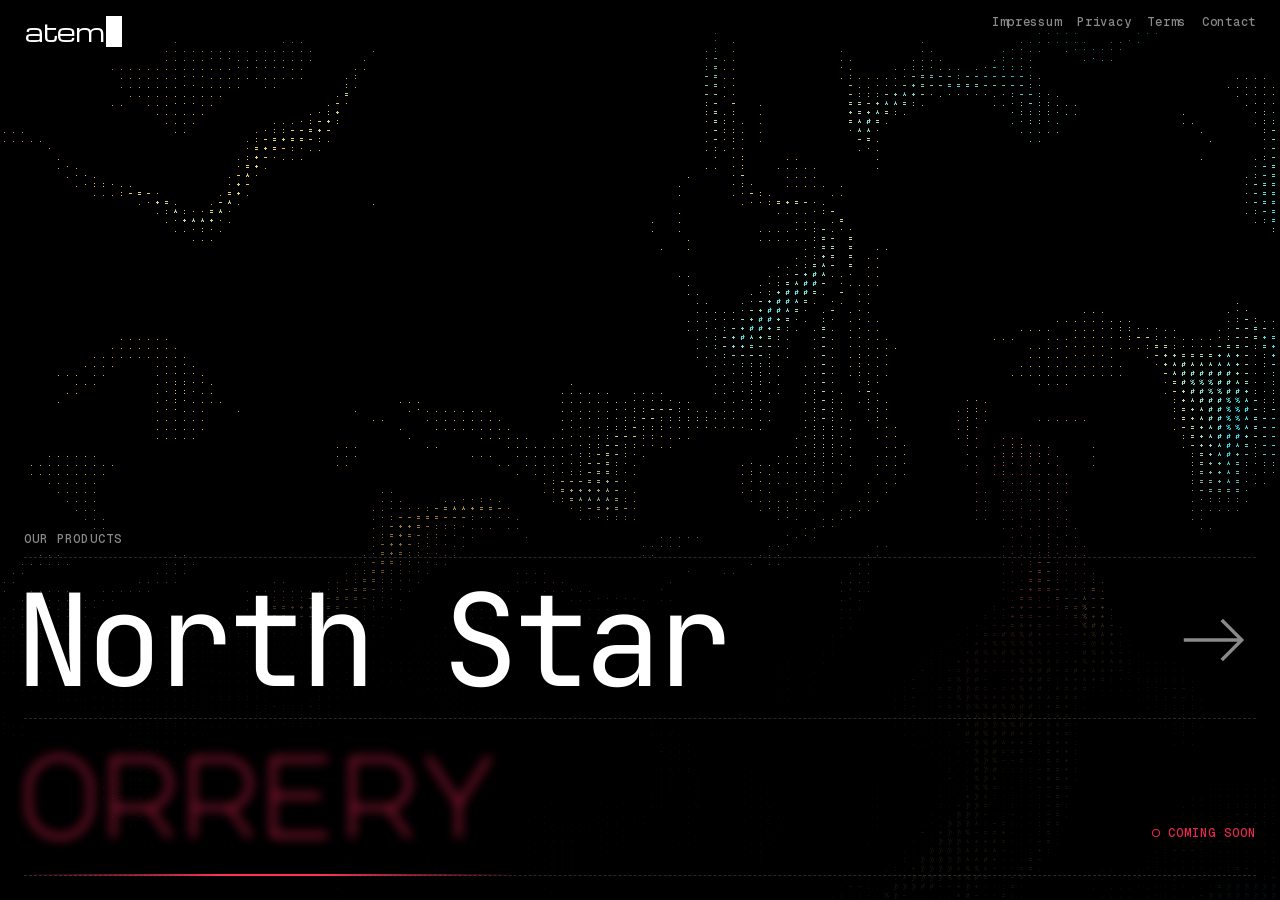
==== commit 5e9910cf: "Orrery's row: the same space under the name as over it Co-Authored-By: Claude Opus 5.5 <noreply@anth" ====
--- a/index.html
+++ b/index.html
@@ -145,7 +145,8 @@
   .g, .g .well, .g .button, .g .note, .g .inner p { font-family: var(--mono); }
   .g .inner p { font-weight: 300; font-size: 15px; letter-spacing: 0.01em; }
   .g .well, .g .button { font-size: 13px; }
-  .g .title { font: 400 clamp(44px, 9vw, 150px)/0.95 'Major Mono Display', var(--mono); text-transform: lowercase; color: #b81d40; filter: blur(clamp(3px, 0.4vw, 6px)); opacity: 0.9; }
+  /* The face sits low in its line: the foot padding makes the space under the letters the same as over them. */
+  .g .title { font: 400 clamp(44px, 9vw, 150px)/0.95 'Major Mono Display', var(--mono); padding-bottom: 0.13em; text-transform: lowercase; color: #b81d40; filter: blur(clamp(3px, 0.4vw, 6px)); opacity: 0.9; }
   .g.open .title { color: #ff3358; filter: blur(0); opacity: 1; }
   /* Still being made: the row's bottom line a thin red light that runs from left to right, again and again, like
      something loading. */
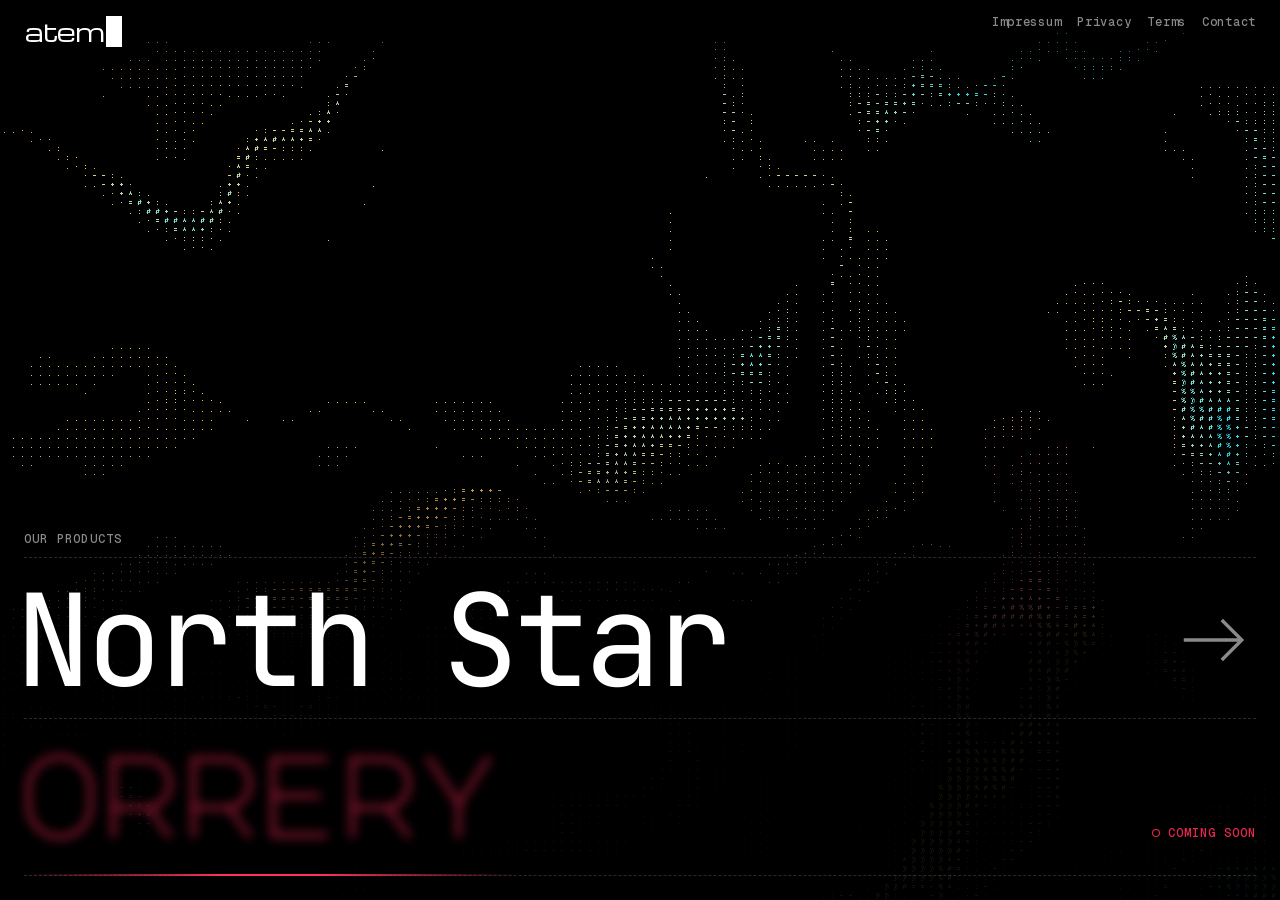
==== commit 169ccd1a: "North Star: one workspace for your idea; the word startup gone from the site Co-Authored-By: Claude " ====
--- a/index.html
+++ b/index.html
@@ -185,7 +185,7 @@
           <span class="title">North Star</span><svg class="go" viewBox="0 0 32 24" aria-hidden="true"><path d="M1 12h29M20 2l10 10-10 10"/></svg>
         </a>
         <div class="more"><div><div class="inner">
-          <p>Work out a startup idea, together: customers, problems, rivals and features on one canvas you share.</p>
+          <p>One workspace for your idea: its canvas, tasks and conversations, and an agent that knows all of it.</p>
         </div></div></div>
       </section>
       <section class="item g" data-soon data-tint="#e8264f" style="--tone:var(--orrery)">
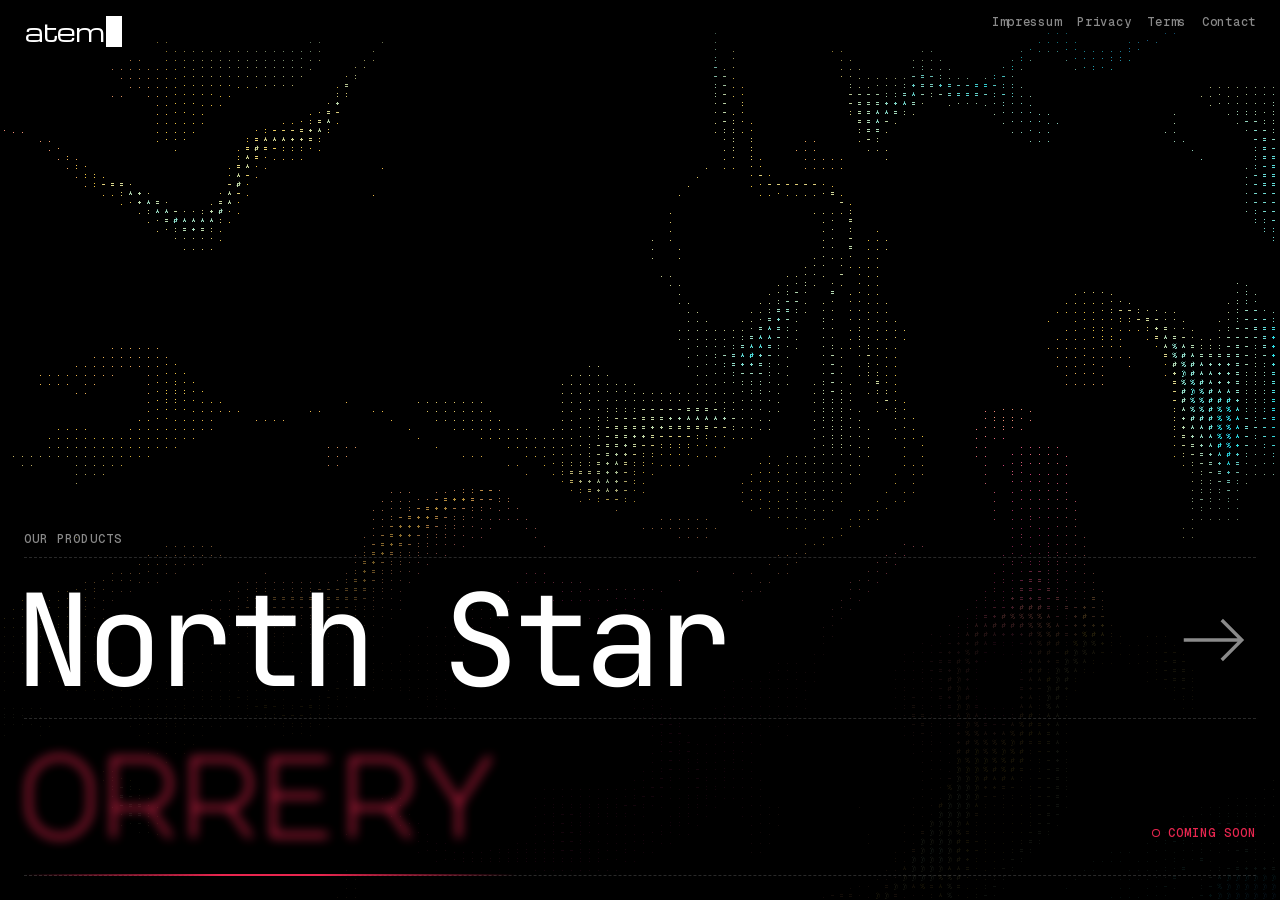
==== commit faf3d30b: "The mark: a 1:2 cell, solid and blinking or filled with the field; favicons on the 16 px grid, touch" ====
--- a/index.html
+++ b/index.html
@@ -6,7 +6,18 @@
 <title>ATEM</title>
 <meta name="description" content="ATEM: North Star, and Orrery, the context layer for AI.">
 <meta name="theme-color" content="#000000">
-<link rel="icon" href="/favicon.svg?v=2" type="image/svg+xml">
+<meta property="og:title" content="ATEM">
+<meta property="og:description" content="North Star, and Orrery, the context layer for AI.">
+<meta property="og:url" content="https://atem-lab.com/">
+<meta property="og:type" content="website">
+<meta property="og:image" content="https://atem-lab.com/og.png">
+<meta property="og:image:width" content="1200">
+<meta property="og:image:height" content="630">
+<meta name="twitter:card" content="summary_large_image">
+<link rel="icon" href="/favicon.ico?v=3" sizes="32x32">
+<link rel="icon" href="/favicon.svg?v=3" type="image/svg+xml">
+<link rel="apple-touch-icon" href="/apple-touch-icon.png?v=3">
+<link rel="manifest" href="/site.webmanifest">
 <link rel="preload" href="/fonts/michroma.woff2" as="font" type="font/woff2" crossorigin>
 <link rel="preload" href="/fonts/geist-mono.woff2" as="font" type="font/woff2" crossorigin>
 <link rel="preload" href="/fonts/jetbrains-mono.woff2" as="font" type="font/woff2" crossorigin>
@@ -43,7 +54,7 @@
   /* Keeps the line's height and baseline while nothing is typed yet. */
   .lab::before { content: ''; display: inline-block; }
   .caret { position: relative; width: 0.6em; height: 0; margin-left: 0.06em; }
-  .caret::before { content: ''; position: absolute; left: 0; top: -0.86em; width: 0.54em; height: 1.04em; background: var(--tone, var(--strong)); animation: blink 1.1s infinite; }
+  .caret::before { content: ''; position: absolute; left: 0; top: -0.86em; width: 0.52em; height: 1.04em; background: var(--tone, var(--strong)); animation: blink 1.1s infinite; }
   h1[data-typing] .caret::before { animation: none; }
   @keyframes blink { 0%, 54.9% { opacity: 1; } 55%, 100% { opacity: 0; } }
   .lab { font: 400 0.82em/1.22 'Michroma', var(--sans); letter-spacing: -0.04em; transition: color 120ms; }
@@ -52,7 +63,7 @@
   h1:not([data-of]) .slash { display: none; }
   h1[data-of] .lab { color: var(--dim); }
   h1[data-of=ns] { --tone: var(--cyan); }
-  h1[data-of=g] { --tone: #ff3358; }
+  h1[data-of=g] { --tone: var(--orrery); }
   /* No line of their own (line height 0): the products' faces sit on atem's baseline and never move it. */
   .of { white-space: pre; color: var(--tone); }
   h1[data-of=ns] .of { font: 400 1em/0 var(--mono); letter-spacing: -0.045em; }
@@ -146,14 +157,14 @@
   .g .inner p { font-weight: 300; font-size: 15px; letter-spacing: 0.01em; }
   .g .well, .g .button { font-size: 13px; }
   /* The face sits low in its line: the foot padding makes the space under the letters the same as over them. */
-  .g .title { font: 400 clamp(44px, 9vw, 150px)/0.95 'Major Mono Display', var(--mono); padding-bottom: 0.13em; text-transform: lowercase; color: #b81d40; filter: blur(clamp(3px, 0.4vw, 6px)); opacity: 0.9; }
-  .g.open .title { color: #ff3358; filter: blur(0); opacity: 1; }
+  .g .title { font: 400 clamp(44px, 9vw, 150px)/0.95 'Major Mono Display', var(--mono); padding-bottom: 0.13em; text-transform: lowercase; color: var(--orrery); filter: blur(clamp(3px, 0.4vw, 6px)); opacity: 0.9; }
+  .g.open .title { color: var(--orrery); filter: blur(0); opacity: 1; }
   /* Still being made: the row's bottom line a thin red light that runs from left to right, again and again, like
      something loading. */
   .item.g { position: relative; }
   .item.g::after {
     content: ''; position: absolute; left: 0; right: 0; bottom: -1px; height: 2px; pointer-events: none;
-    background: linear-gradient(90deg, transparent, #ff3358 40%, #ff3358 60%, transparent) no-repeat;
+    background: linear-gradient(90deg, transparent, var(--orrery) 40%, var(--orrery) 60%, transparent) no-repeat;
     background-size: 40% 100%; animation: loading 3.2s cubic-bezier(0.45, 0, 0.55, 1) infinite;
   }
   @keyframes loading { from { background-position: -60% 0; } to { background-position: 160% 0; } }
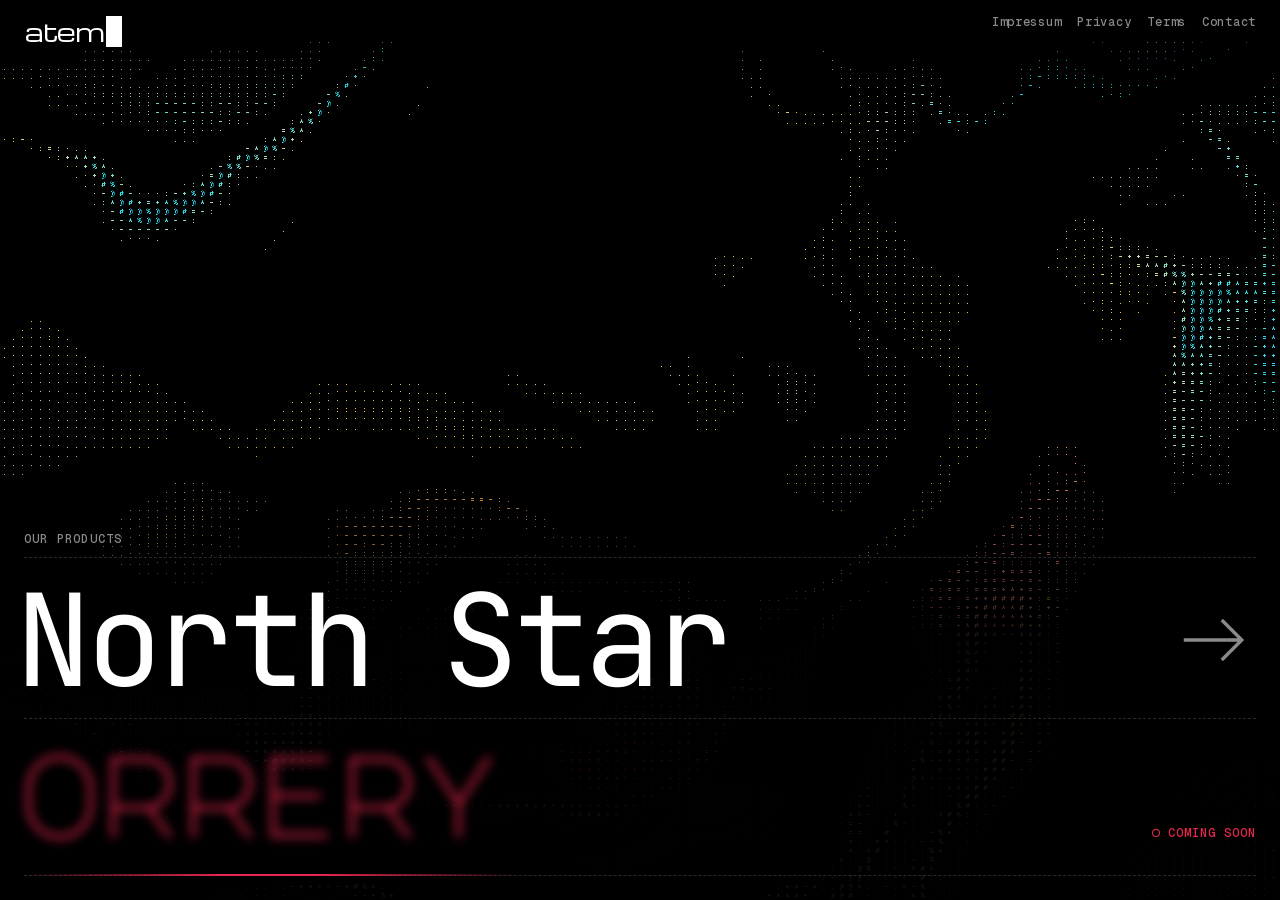
==== commit e4127860: "The site takes the backdrop, the mark, the name's CSS and the fonts from atem-lab/kit v0.1.1; North " ====
--- a/index.html
+++ b/index.html
@@ -18,20 +18,20 @@
 <link rel="icon" href="/favicon.svg?v=3" type="image/svg+xml">
 <link rel="apple-touch-icon" href="/apple-touch-icon.png?v=3">
 <link rel="manifest" href="/site.webmanifest">
-<link rel="preload" href="/fonts/michroma.woff2" as="font" type="font/woff2" crossorigin>
-<link rel="preload" href="/fonts/geist-mono.woff2" as="font" type="font/woff2" crossorigin>
-<link rel="preload" href="/fonts/jetbrains-mono.woff2" as="font" type="font/woff2" crossorigin>
-<link rel="preload" href="/fonts/inter.woff2" as="font" type="font/woff2" crossorigin>
+<link rel="preload" href="/kit/fonts/michroma.woff2" as="font" type="font/woff2" crossorigin>
+<link rel="preload" href="/kit/fonts/geist-mono.woff2" as="font" type="font/woff2" crossorigin>
+<link rel="preload" href="/kit/fonts/jetbrains-mono.woff2" as="font" type="font/woff2" crossorigin>
+<link rel="preload" href="/kit/fonts/inter.woff2" as="font" type="font/woff2" crossorigin>
 <style>
-  /* JetBrains Mono and Inter (SIL OFL 1.1, fonts/LICENSE-*.txt), self-hosted, North Star's two faces. */
-  @font-face { font-family: 'JetBrains Mono'; src: url('/fonts/jetbrains-mono.woff2') format('woff2'); font-weight: 100 800; font-display: swap; }
-  @font-face { font-family: 'Inter'; src: url('/fonts/inter.woff2') format('woff2'); font-weight: 100 900; font-display: swap; }
+  /* JetBrains Mono and Inter (SIL OFL 1.1, kit/fonts/LICENSE-*.txt), self-hosted, North Star's two faces. */
+  @font-face { font-family: 'JetBrains Mono'; src: url('/kit/fonts/jetbrains-mono.woff2') format('woff2'); font-weight: 100 800; font-display: swap; }
+  @font-face { font-family: 'Inter'; src: url('/kit/fonts/inter.woff2') format('woff2'); font-weight: 100 900; font-display: swap; }
   /* Major Mono Display (SIL OFL 1.1, fonts/LICENSE-MajorMonoDisplay.txt): Orrery's name. */
-  @font-face { font-family: 'Major Mono Display'; src: url('/fonts/major-mono-display.woff2') format('woff2'); font-display: swap; }
+  @font-face { font-family: 'Major Mono Display'; src: url('/kit/fonts/major-mono-display.woff2') format('woff2'); font-display: swap; }
   /* Michroma (SIL OFL 1.1, fonts/LICENSE-Michroma.txt): the name. */
-  @font-face { font-family: 'Michroma'; src: url('/fonts/michroma.woff2') format('woff2'); font-display: swap; }
+  @font-face { font-family: 'Michroma'; src: url('/kit/fonts/michroma.woff2') format('woff2'); font-display: swap; }
   /* Geist Mono (SIL OFL 1.1, fonts/LICENSE-GeistMono.txt): the small labels around it. */
-  @font-face { font-family: 'Geist Mono'; src: url('/fonts/geist-mono.woff2') format('woff2'); font-weight: 500; font-display: swap; }
+  @font-face { font-family: 'Geist Mono'; src: url('/kit/fonts/geist-mono.woff2') format('woff2'); font-weight: 500; font-display: swap; }
   :root {
     --fg: #e6e6e6; --dim: #8a8a8a; --strong: #fff; --line: rgba(255, 255, 255, 0.16);
     --cyan: #2de2e6; --magenta: #ff3d9a; --orrery: #e8264f;
@@ -218,8 +218,8 @@
     </div>
   </main>
 </div>
-<script src="/backdrop.js"></script>
-<script>
+<script type="module">
+  import { backdrop as atemBackdrop } from '/kit/src/backdrop.js?v=0.1.1';
   const field = atemBackdrop(document.querySelector('canvas.field'));
 
   // Every first letter has its own side space. Draw the first letters on a canvas and find where their ink really starts:
